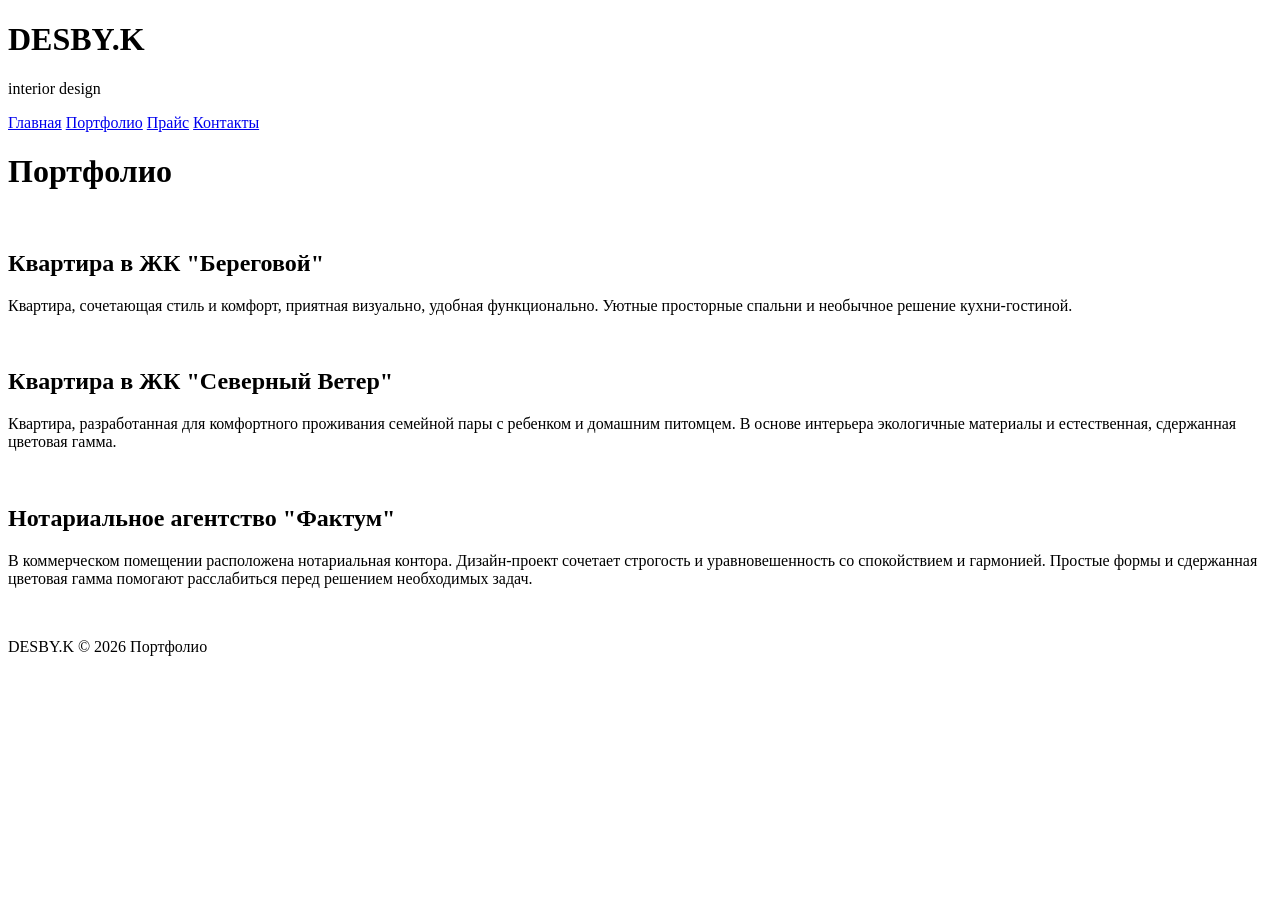
==== portfolio.html @ 2e4c8d4a "Add files via upload" ====
<!DOCTYPE html>
<html lang="ru">

<head>
    <meta charset="UTF-8">
    <title>DESBY.K</title>

    <link rel="stylesheet" href="style.css">
</head>

<body>

    <!-- ШАПКА -->
    <header class="header">

        <h1>DESBY.K</h1>
        <p>interior design</p>

    </header>

    <!-- НАВИГАЦИЯ -->
    <nav class="nav">

        <a href="index.html">Главная</a>
        <a href="portfolio.html">Портфолио</a>
        <a href="price.html">Прайс</a>
        <a href="contacts.html">Контакты</a>

    </nav>

    <!-- ЗАГОЛОВОК -->
    <h1 class="title">Портфолио</h1>

    <!-- ПРОЕКТ 1 -->
    <div class="project">

        <div class="images-row">
            <img src="img/room 26.jpg" alt="">
            <img src="img/room 15.jpg" alt="">
            <img src="img/room 8.jpg" alt="">
        </div>

        <div class="project-text">
            <h2>Квартира в ЖК "Береговой"</h2>

            <p>
                Квартира, сочетающая стиль и комфорт, приятная визуально,
                удобная функционально. Уютные просторные спальни и необычное
                решение кухни-гостиной.
            </p>
        </div>

    </div>

    <!-- ПРОЕКТ 2 -->
    <div class="project">

        <div class="images-row">
            <img src="img/room 25.jpg" alt="">
            <img src="img/room 12.jpg" alt="">
            <img src="img/room 14.jpg" alt="">
        </div>

        <div class="project-text">

            <h2>Квартира в ЖК "Северный Ветер"</h2>

            <p>
                Квартира, разработанная для комфортного проживания семейной пары
                с ребенком и домашним питомцем. В основе интерьера экологичные
                материалы и естественная, сдержанная цветовая гамма.
            </p>

        </div>

    </div>

    <!-- ПРОЕКТ 3 -->
    <div class="project">

        <div class="images-row">
            <img src="img/room 1.jpg" alt="">
            <img src="img/room 3.jpg" alt="">
            <img src="img/room 4.jpg" alt="">
        </div>

        <div class="project-text">

            <h2>Нотариальное агентство "Фактум"</h2>

            <p>
                В коммерческом помещении расположена нотариальная контора.
                Дизайн-проект сочетает строгость и уравновешенность
                со спокойствием и гармонией. Простые формы и сдержанная
                цветовая гамма помогают расслабиться перед решением
                необходимых задач.
            </p>

        </div>

    </div>

    <!-- ЧЕРТЕЖИ -->
    <div class="drawings">

        <img src="img/room 27.png" alt="">
        <img src="img/room 28.png" alt="">

    </div>

    <!-- ФУТЕР -->
    <footer class="footer">

        <p>DESBY.K © 2026 Портфолио</p>

    </footer>

</body>

</html>
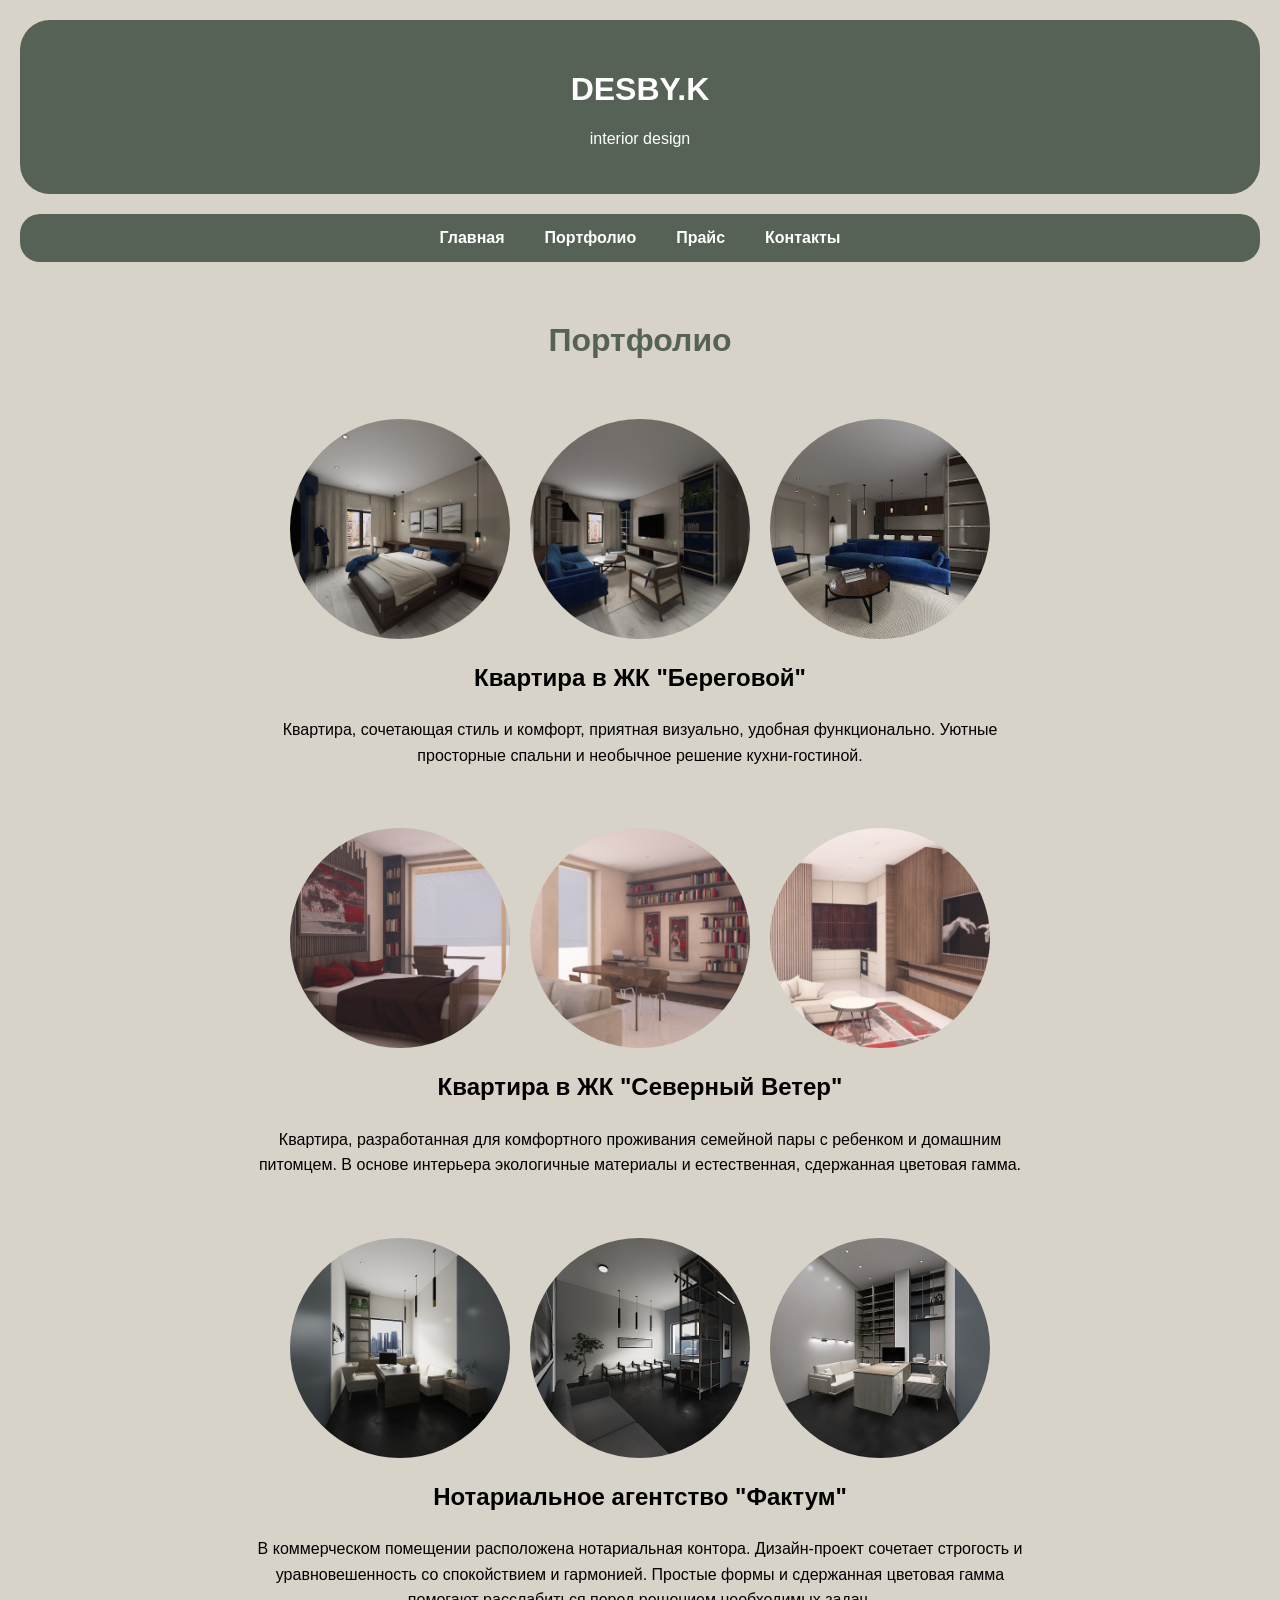
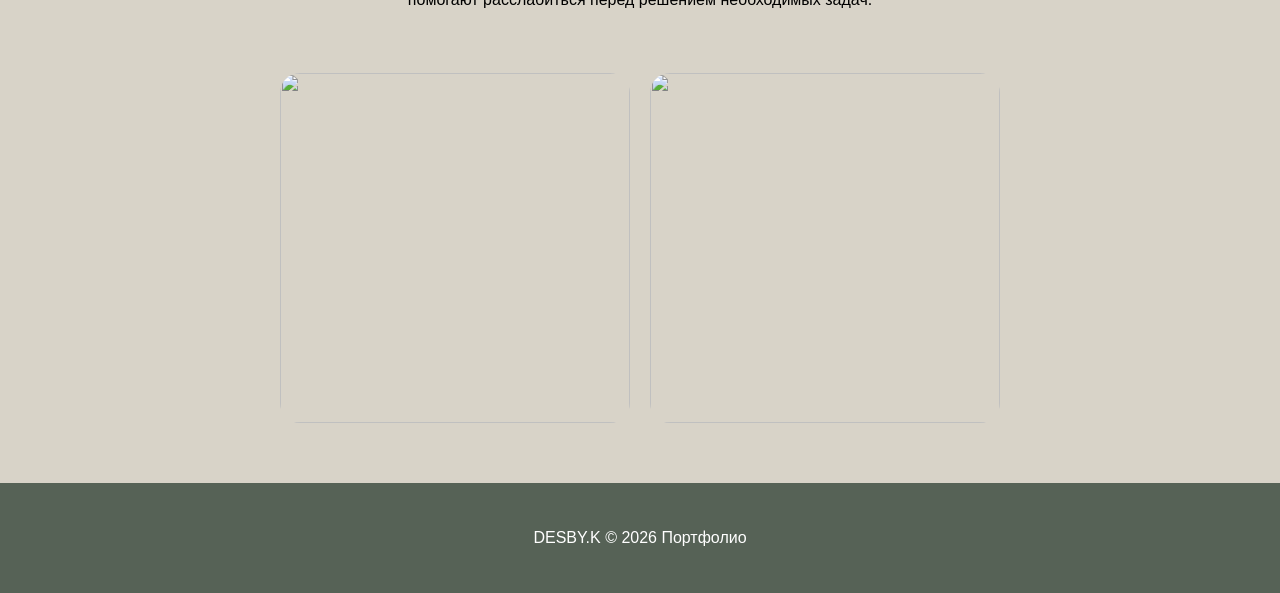
==== commit a6de91fe: "Update portfolio.html" ====
--- a/portfolio.html
+++ b/portfolio.html
@@ -35,9 +35,9 @@
     <div class="project">
 
         <div class="images-row">
-            <img src="img/room 26.jpg" alt="">
-            <img src="img/room 15.jpg" alt="">
-            <img src="img/room 8.jpg" alt="">
+            <img src="room 26.jpg" alt="">
+            <img src="room 15.jpg" alt="">
+            <img src="room 8.jpg" alt="">
         </div>
 
         <div class="project-text">
@@ -56,9 +56,9 @@
     <div class="project">
 
         <div class="images-row">
-            <img src="img/room 25.jpg" alt="">
-            <img src="img/room 12.jpg" alt="">
-            <img src="img/room 14.jpg" alt="">
+            <img src="room 25.jpg" alt="">
+            <img src="room 12.jpg" alt="">
+            <img src="room 14.jpg" alt="">
         </div>
 
         <div class="project-text">
@@ -79,9 +79,9 @@
     <div class="project">
 
         <div class="images-row">
-            <img src="img/room 1.jpg" alt="">
-            <img src="img/room 3.jpg" alt="">
-            <img src="img/room 4.jpg" alt="">
+            <img src="room 1.jpg" alt="">
+            <img src="room 3.jpg" alt="">
+            <img src="room 4.jpg" alt="">
         </div>
 
         <div class="project-text">
--- a/style.css
+++ b/style.css
@@ -0,0 +1,514 @@
+/* ОСНОВА */
+
+body {
+    margin: 0;
+    background: #d8d3c8;
+    font-family: Arial, sans-serif;
+    overflow-x: hidden;
+}
+
+/* ШАПКА  */
+
+.header {
+    background: #566256;
+
+    color: white;
+
+    text-align: center;
+
+    padding: 30px;
+
+    margin: 20px;
+
+    border-radius: 30px;
+}
+
+/* НАВИГАЦИЯ */
+
+.nav {
+    background: #566256;
+
+    display: flex;
+
+    justify-content: center;
+
+    gap: 40px;
+
+    padding: 15px;
+
+    margin: 20px;
+
+    border-radius: 20px;
+
+    flex-wrap: wrap;
+}
+
+.nav a {
+    color: white;
+
+    text-decoration: none;
+
+    font-weight: bold;
+
+    transition: 0.3s;
+}
+
+.nav a:hover {
+    opacity: 0.7;
+}
+
+/*  ЗАГОЛОВКИ  */
+
+.title {
+    text-align: center;
+
+    margin-top: 60px;
+
+    color: #566256;
+}
+
+/*  ГАЛЕРЕЯ ГЛАВНОЙ  */
+
+.gallery {
+    display: flex;
+
+    justify-content: center;
+
+    gap: 30px;
+
+    margin-top: 50px;
+
+    flex-wrap: wrap;
+}
+
+.gallery img {
+    width: 180px;
+    height: 350px;
+
+    object-fit: cover;
+
+    border-radius: 100px;
+
+    transition: transform 0.3s ease;
+
+}
+
+.gallery img:hover {
+    transform: scale(1.05);
+}
+
+/*  БЛОК ABOUT  */
+
+.about {
+    text-align: center;
+
+    margin-top: 50px;
+
+    padding: 20px;
+}
+
+.about button {
+    background: #566256;
+
+    color: white;
+
+    border: none;
+
+    padding: 15px 40px;
+
+    border-radius: 30px;
+
+    margin-top: 20px;
+
+    cursor: pointer;
+}
+
+/*  ИНФОРМАЦИЯ  */
+
+.info {
+    text-align: center;
+
+    margin-top: 80px;
+
+    padding: 20px;
+}
+
+/*  ФОРМА  */
+
+.form-section {
+    text-align: center;
+
+    margin-top: 80px;
+}
+
+form {
+    display: flex;
+
+    flex-direction: column;
+
+    width: 300px;
+
+    margin: auto;
+
+    gap: 15px;
+}
+
+input {
+    padding: 15px;
+
+    border: none;
+
+    border-radius: 15px;
+}
+
+/*  ОТЗЫВЫ  */
+
+.reviews {
+    margin: 80px 20px;
+}
+
+.review {
+    background: #566256;
+
+    color: white;
+
+    padding: 30px;
+
+    border-radius: 30px;
+
+    margin-bottom: 20px;
+}
+
+/*  ПОРТФОЛИО */
+
+.project {
+    margin: 60px 20px;
+}
+
+/* картинки проекта */
+
+.images-row {
+    display: flex;
+
+    justify-content: center;
+
+    gap: 20px;
+
+    margin-bottom: 20px;
+
+    flex-wrap: wrap;
+}
+
+.images-row img {
+    width: 220px;
+    height: 220px;
+
+    border-radius: 50%;
+
+    object-fit: cover;
+}
+
+/* текст проекта */
+
+.project-text {
+    max-width: 800px;
+
+    margin: auto;
+
+    text-align: center;
+
+    line-height: 1.6;
+}
+
+/*  ЧЕРТЕЖИ  */
+
+.drawings {
+    display: flex;
+
+    justify-content: center;
+
+    gap: 20px;
+
+    flex-wrap: wrap;
+
+    margin: 60px 20px;
+}
+
+.drawings img {
+    width: 350px;
+    height: 350px;
+
+    object-fit: cover;
+
+    border-radius: 20px;
+}
+
+/*  КОНТАКТЫ */
+
+.contacts {
+    text-align: center;
+
+    margin-top: 80px;
+
+    line-height: 2.5;
+
+    font-size: 18px;
+
+    color: #566256;
+}
+
+
+/*  ДЕКОР НАД ФУТЕРОМ  */
+
+.footer-decor {
+    display: flex;
+
+    justify-content: center;
+
+    align-items: flex-end;
+
+    gap: 25px;
+
+    margin-top: 140px;
+
+    margin-bottom: -140px;
+
+    position: relative;
+
+    z-index: 1;
+}
+
+/* общая форма */
+
+.oval {
+    width: 210px;
+
+    background: #566256;
+
+    border-radius: 150px;
+
+    opacity: 0.95;
+}
+
+/* разные размеры */
+
+.oval-1 {
+    height: 650px;
+}
+
+.oval-2 {
+    height:300px;
+}
+
+.oval-3 {
+    height: 450px;
+}
+
+.oval-4 {
+    height: 320px;
+}
+
+.oval-5 {
+    height: 550px;
+}
+
+/* ФУТЕР */
+
+.footer {
+    background: #566256;
+
+    color: white;
+
+    text-align: center;
+
+    padding: 30px;
+
+    margin-top: 0;
+
+    position: relative;
+
+    z-index: 2;
+}
+
+/* ПРАЙС */
+
+.tariff-row {
+    display: flex;
+    justify-content: center;
+    align-items: stretch;
+    margin: 60px 20px;
+    flex-wrap: wrap;
+    gap: 0; /* важно: чтобы ничего не разъезжалось */
+}
+
+.tariff-card {
+    padding: 40px;
+    border-radius: 40px;
+    min-height: 220px;
+
+    display: flex;
+    flex-direction: column;
+    justify-content: center;
+
+    position: relative;
+}
+
+.beige {
+    background: #c2bbae;
+    width: 260px;
+    z-index: 3;
+}
+
+.green {
+    background: #5c6a59;
+    color: white;
+    width: 420px;
+    z-index: 2;
+}
+
+.dark {
+    background: #566256;
+    color: white;
+    width: 240px;
+    z-index: 1;
+}
+
+/* общая карточка */
+
+.tariff-card {
+
+padding: 40px;
+
+    border-radius: 40px;
+
+    min-height: 220px;
+
+    display: flex;
+
+    flex-direction: column;
+
+    justify-content: center;
+
+    position: relative;
+}
+
+/* эффект наложения */
+
+.tariff-card:not(:first-child) {
+    margin-left: -40px;
+}
+
+/* цвета */
+
+.beige {
+    background: #c2bbae;
+
+    width: 260px;
+
+    z-index: 3;
+}
+
+
+n {
+    background: #7d8b7d;
+
+    color: white;
+
+    width: 420px;
+
+    z-index: 2;
+}
+
+.dark {
+    background: #566256;
+
+    color: white;
+
+    width: 240px;
+
+    z-index: 1;
+}
+
+/*  ТАБЛИЦА  */
+
+.price-table-section {
+    display: flex;
+
+    justify-content: center;
+
+    margin: 100px 20px;
+}
+
+.price-table {
+    width: 90%;
+
+    background: #c4beb0c9;
+
+    border-radius: 30px;
+
+    overflow: hidden;
+
+    border-collapse: collapse;
+}
+
+.price-table th {
+    background: #b9b4aad8;
+
+    padding: 25px;
+
+    color: #566256;
+}
+
+.price-table td {
+    padding: 25px;
+
+    text-align: center;
+
+    border-top: 1px solid rgba(86, 98, 86, 0.2);
+}
+
+main {
+    display: grid;
+    grid-template-columns: 1fr;
+    grid-auto-rows: auto;
+}
+
+
+main {
+    display: grid;
+    grid-template-columns: 1fr;
+    grid-auto-rows: auto;
+}
+
+.btn {
+    display: inline-block;
+
+    background: #566256;
+    color: white;
+
+    text-decoration: none;
+
+    padding: 15px 40px;
+
+    border-radius: 30px;
+
+    margin-top: 20px;
+
+    transition: 0.3s;
+
+    cursor: pointer;
+}
+
+.btn:hover {
+    opacity: 0.8;
+}
+
+.images-row img,
+.drawings img {
+    transition: transform 0.3s ease;
+}
+
+.images-row img:hover,
+.drawings img:hover {
+    transform: scale(1.05);
+}
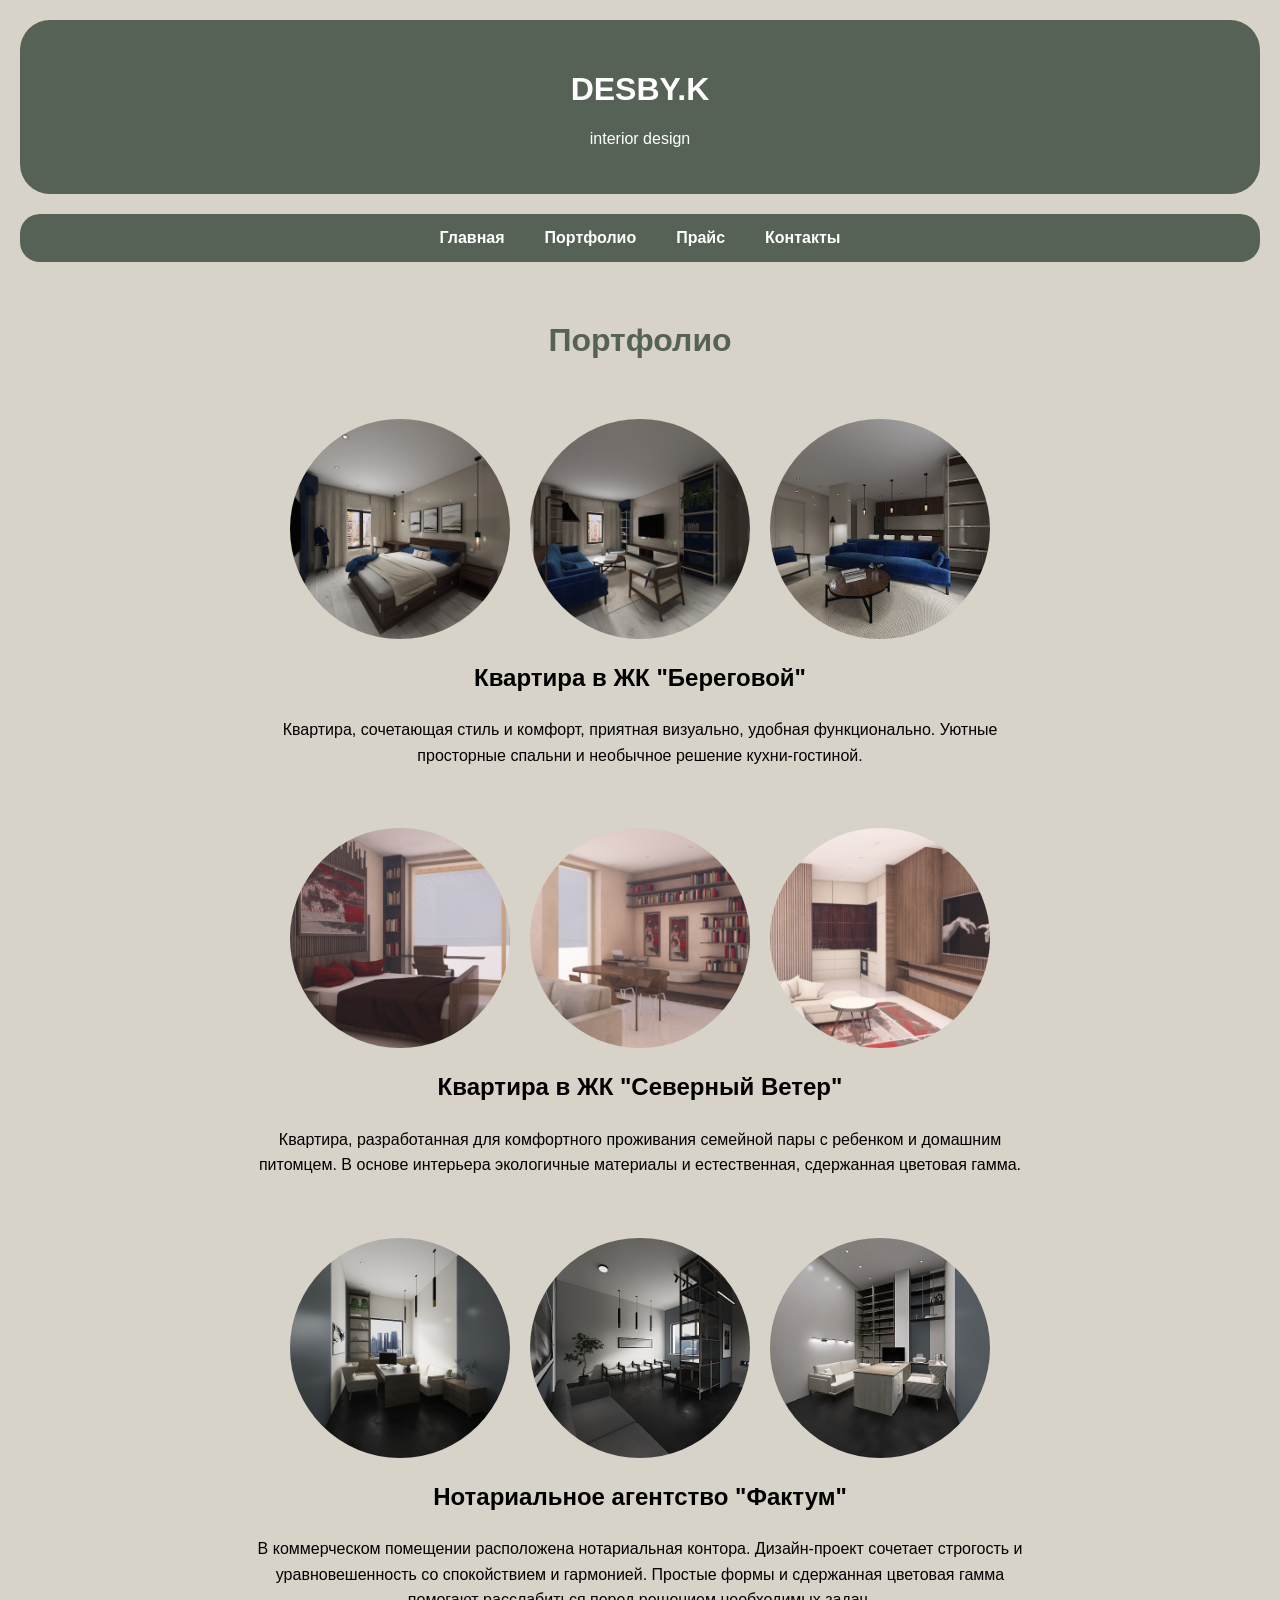
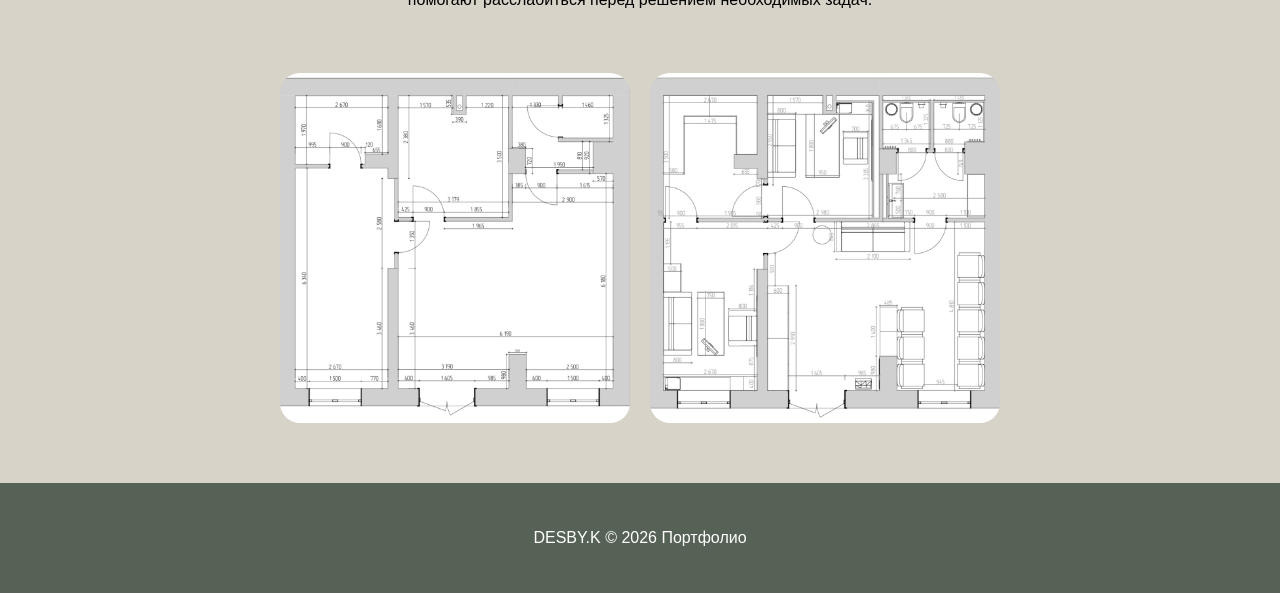
==== commit 87212280: "Update portfolio.html" ====
--- a/portfolio.html
+++ b/portfolio.html
@@ -103,8 +103,8 @@
     <!-- ЧЕРТЕЖИ -->
     <div class="drawings">
 
-        <img src="img/room 27.png" alt="">
-        <img src="img/room 28.png" alt="">
+        <img src="room 27.png" alt="">
+        <img src="room 28.png" alt="">
 
     </div>
 
